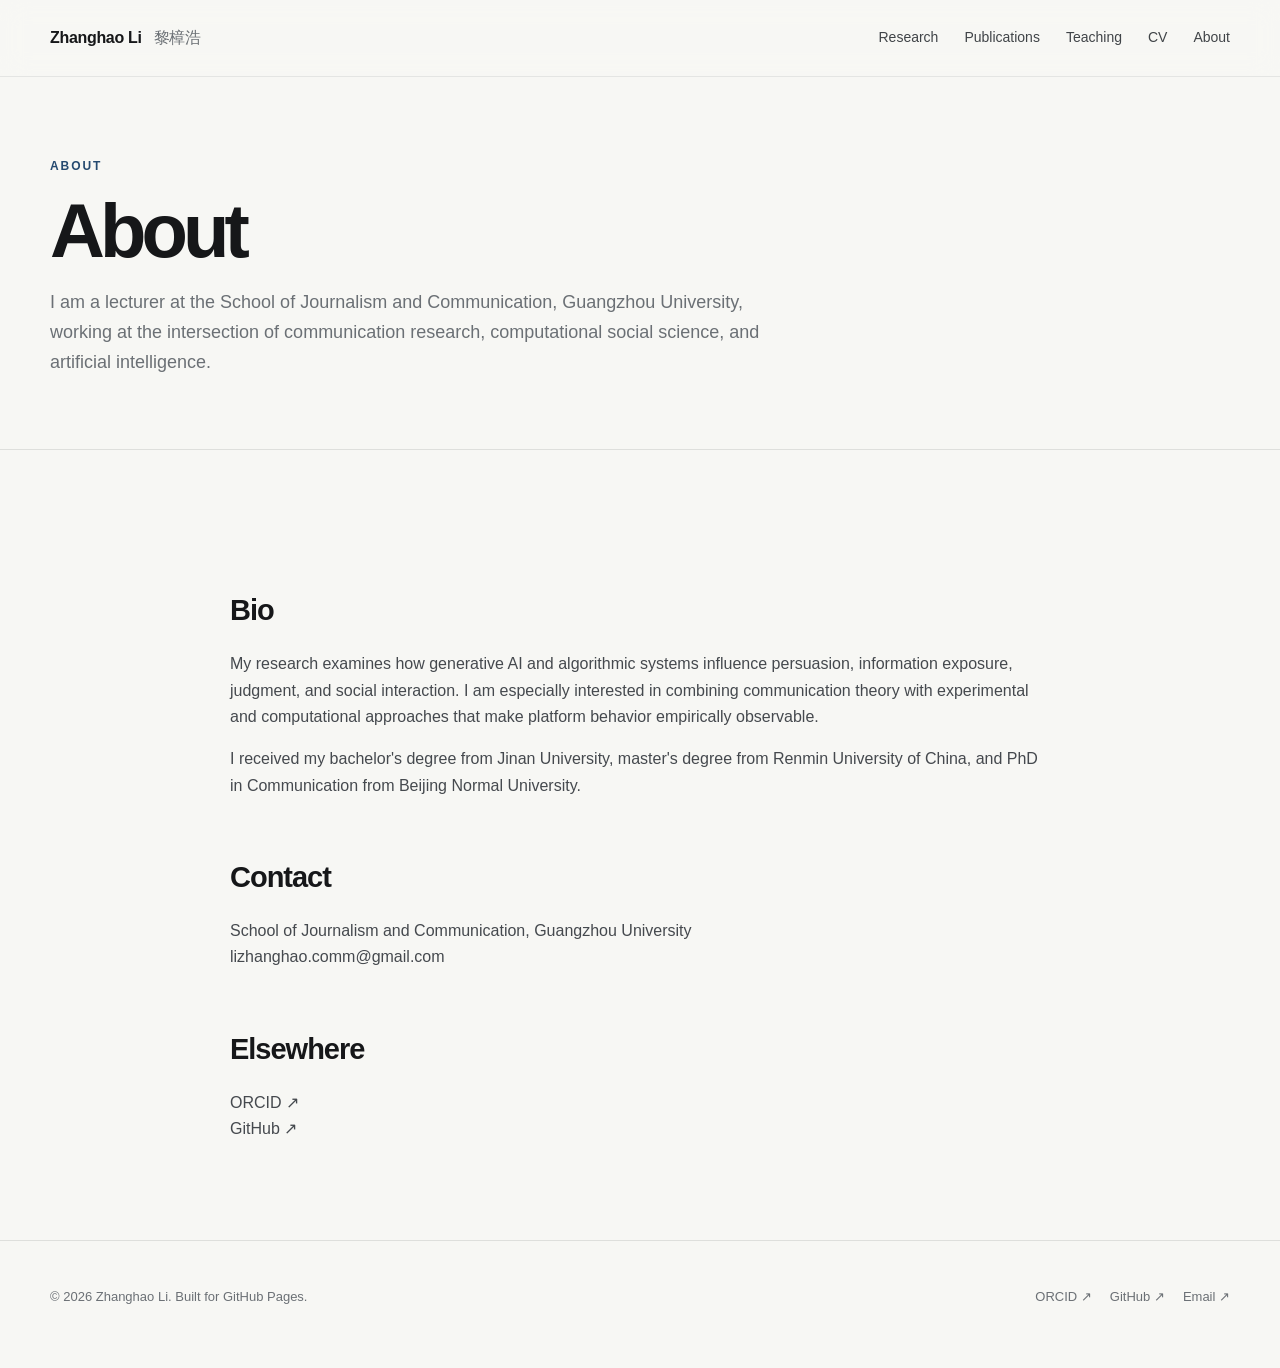
==== about.html @ 56890ae5 "Add about page" ====
<!doctype html><html lang="en"><head><meta charset="utf-8"><meta name="viewport" content="width=device-width, initial-scale=1"><title>About · Zhanghao Li</title><meta name="description" content="About Zhanghao Li, lecturer at Guangzhou University."><meta name="theme-color" content="#f7f7f4"><link rel="stylesheet" href="assets/css/styles.css"></head><body><header class="site-header"><div class="wrap nav"><a class="brand" href="index.html">Zhanghao Li <span>黎樟浩</span></a><button class="menu-btn" aria-label="Toggle navigation" aria-expanded="false">Menu</button><nav class="nav-links"><a href="research.html">Research</a><a href="publications.html">Publications</a><a href="teaching.html">Teaching</a><a href="cv.html">CV</a><a href="about.html">About</a></nav></div></header><main><section class="page-hero"><div class="wrap"><div class="section-kicker">About</div><h1>About</h1><p class="page-intro">I am a lecturer at the School of Journalism and Communication, Guangzhou University, working at the intersection of communication research, computational social science, and artificial intelligence.</p></div></section><section class="section"><div class="wrap prose"><h2>Bio</h2><p>My research examines how generative AI and algorithmic systems influence persuasion, information exposure, judgment, and social interaction. I am especially interested in combining communication theory with experimental and computational approaches that make platform behavior empirically observable.</p><p>I received my bachelor's degree from Jinan University, master's degree from Renmin University of China, and PhD in Communication from Beijing Normal University.</p><h2>Contact</h2><p>School of Journalism and Communication, Guangzhou University<br><a href="mailto:lizhanghao.comm@gmail.com">lizhanghao.comm@gmail.com</a></p><h2>Elsewhere</h2><p><a href="https://orcid.org/0000-0003-4602-6380" target="_blank">ORCID ↗</a><br><a href="https://github.com/Haoziworkshop" target="_blank">GitHub ↗</a></p></div></section></main><footer class="site-footer"><div class="wrap footer-row"><div>© <span data-year></span> Zhanghao Li. Built for GitHub Pages.</div><div class="footer-links"><a href="https://orcid.org/0000-0003-4602-6380" target="_blank">ORCID ↗</a><a href="https://github.com/Haoziworkshop" target="_blank">GitHub ↗</a><a href="mailto:lizhanghao.comm@gmail.com">Email ↗</a></div></div></footer><script src="assets/js/main.js"></script></body></html>
---- assets/css/styles.css ----
:root{--bg:#f7f7f4;--surface:#fff;--text:#161719;--muted:#6b7075;--line:#dedfdc;--accent:#254a70;--accent-soft:#e8eef4;--max:1180px;--radius:18px}*{box-sizing:border-box}html{scroll-behavior:smooth}body{margin:0;background:var(--bg);color:var(--text);font-family:-apple-system,BlinkMacSystemFont,"Segoe UI",Inter,Helvetica,Arial,"PingFang SC","Hiragino Sans GB","Microsoft YaHei",sans-serif;font-size:16px;line-height:1.65;-webkit-font-smoothing:antialiased}a{color:inherit;text-decoration:none}a:hover{color:var(--accent)}.wrap{width:min(var(--max),calc(100% - 48px));margin:0 auto}.site-header{position:sticky;top:0;z-index:20;background:rgba(247,247,244,.88);backdrop-filter:blur(14px);border-bottom:1px solid rgba(222,223,220,.75)}.nav{height:76px;display:flex;align-items:center;justify-content:space-between;gap:28px}.brand{font-weight:720;letter-spacing:-.02em}.brand span{font-weight:450;color:var(--muted);margin-left:8px}.nav-links{display:flex;align-items:center;gap:26px;font-size:14px}.nav-links a{color:#404448}.nav-links a:hover,.nav-links a.active{color:var(--text)}.menu-btn{display:none;background:none;border:0;font:inherit;font-size:14px;padding:8px 0}.hero{padding:96px 0 76px;border-bottom:1px solid var(--line)}.hero-grid{display:grid;grid-template-columns:minmax(0,1.65fr) minmax(270px,.75fr);gap:70px;align-items:end}.eyebrow,.section-kicker{font-size:12px;text-transform:uppercase;letter-spacing:.16em;font-weight:700;color:var(--accent);margin-bottom:18px}h1{font-size:clamp(58px,7vw,96px);line-height:.94;letter-spacing:-.065em;margin:0 0 22px;font-weight:760}.zh-name{font-size:20px;letter-spacing:.14em;color:var(--muted);font-weight:500;margin-bottom:34px}.lead{font-size:clamp(22px,2.8vw,36px);line-height:1.25;letter-spacing:-.035em;max-width:820px;margin:0 0 28px}.role{font-size:15px;color:var(--muted);max-width:630px}.link-row{display:flex;flex-wrap:wrap;gap:10px;margin-top:34px}.pill{display:inline-flex;align-items:center;gap:6px;padding:9px 13px;border:1px solid var(--line);border-radius:999px;background:rgba(255,255,255,.55);font-size:13px}.pill:hover{border-color:#b9c7d4;background:var(--accent-soft)}.hero-mark{min-height:330px;border:1px solid var(--line);border-radius:28px;background:linear-gradient(145deg,#fff,#eff2f3);display:flex;flex-direction:column;justify-content:space-between;padding:28px;overflow:hidden;position:relative}.hero-mark:before{content:"";position:absolute;inset:18px;border:1px solid rgba(37,74,112,.13);border-radius:20px}.monogram{font-size:86px;font-weight:780;letter-spacing:-.08em;color:var(--accent);position:relative}.mark-copy{font-size:13px;color:var(--muted);position:relative;max-width:170px}.section{padding:82px 0;border-bottom:1px solid var(--line)}.section-head{display:flex;justify-content:space-between;gap:30px;align-items:end;margin-bottom:42px}.section-title{font-size:40px;line-height:1.05;letter-spacing:-.045em;margin:0}.section-note{max-width:460px;color:var(--muted);font-size:14px}.research-grid{display:grid;grid-template-columns:repeat(3,1fr);gap:18px}.research-card{background:var(--surface);border:1px solid var(--line);border-radius:var(--radius);padding:30px;min-height:310px;display:flex;flex-direction:column;justify-content:space-between}.index-no{font-size:12px;color:var(--muted);letter-spacing:.12em}.card-title{font-size:25px;line-height:1.1;letter-spacing:-.035em;margin:30px 0 14px}.card-copy{color:var(--muted);font-size:14px}.card-link{font-size:13px;margin-top:26px;color:var(--accent)}.work-list{border-top:1px solid var(--line)}.work{display:grid;grid-template-columns:85px minmax(0,1fr) 220px;gap:30px;padding:27px 0;border-bottom:1px solid var(--line);align-items:start}.work-year{color:var(--muted);font-size:14px}.work-title{font-size:19px;line-height:1.35;font-weight:650;letter-spacing:-.02em}.work-title a:hover{text-decoration:underline;text-underline-offset:4px}.work-meta{color:var(--muted);font-size:13px;margin-top:7px}.work-tags{display:flex;justify-content:flex-end;gap:7px;flex-wrap:wrap}.tag{font-size:11px;border:1px solid var(--line);border-radius:999px;padding:5px 9px;color:#555a60}.project-grid{display:grid;grid-template-columns:repeat(3,1fr);gap:18px}.project{padding:25px 0 4px;border-top:2px solid var(--text)}.project h3{font-size:21px;line-height:1.2;letter-spacing:-.025em;margin:0 0 12px}.project p{color:var(--muted);font-size:14px;margin:0}.news-list{display:grid;grid-template-columns:1fr 1fr;column-gap:45px}.news-item{display:grid;grid-template-columns:92px 1fr;gap:18px;padding:18px 0;border-top:1px solid var(--line)}.news-date{font-size:12px;color:var(--muted)}.news-copy{font-size:14px}.page-hero{padding:80px 0 54px;border-bottom:1px solid var(--line)}.page-hero h1{font-size:clamp(48px,6vw,76px)}.page-intro{max-width:760px;color:var(--muted);font-size:18px}.prose{max-width:820px}.prose h2{margin:55px 0 12px;font-size:29px;letter-spacing:-.035em}.prose h3{margin:30px 0 10px;font-size:20px}.prose p{color:#45494e}.timeline{margin-top:30px}.timeline-item{display:grid;grid-template-columns:160px 1fr;gap:28px;padding:19px 0;border-top:1px solid var(--line)}.timeline-item strong{display:block}.timeline-item span{color:var(--muted);font-size:14px}.pub-year{font-size:34px;letter-spacing:-.04em;margin:55px 0 10px}.pub-item{padding:22px 0;border-top:1px solid var(--line)}.pub-title{font-weight:670;font-size:17px}.pub-authors,.pub-venue{color:var(--muted);font-size:14px}.pub-links{margin-top:8px;display:flex;gap:14px;font-size:13px;color:var(--accent)}.callout{border:1px solid var(--line);background:var(--surface);border-radius:var(--radius);padding:28px;margin:30px 0}.site-footer{padding:45px 0 60px;color:var(--muted);font-size:13px}.footer-row{display:flex;justify-content:space-between;gap:30px;align-items:flex-start}.footer-links{display:flex;gap:18px;flex-wrap:wrap}@media(max-width:900px){.hero-grid{grid-template-columns:1fr;gap:42px}.hero-mark{min-height:230px}.research-grid,.project-grid{grid-template-columns:1fr}.research-card{min-height:240px}.work{grid-template-columns:62px 1fr}.work-tags{display:none}.news-list{grid-template-columns:1fr}}@media(max-width:700px){.wrap{width:min(100% - 30px,var(--max))}.nav{height:66px}.menu-btn{display:block}.nav-links{display:none;position:absolute;left:0;right:0;top:66px;background:var(--bg);border-bottom:1px solid var(--line);padding:18px 15px 24px;flex-direction:column;align-items:flex-start;gap:15px}.nav-links.open{display:flex}.hero{padding:62px 0 58px}h1{font-size:58px}.lead{font-size:25px}.section{padding:62px 0}.section-head{display:block}.section-note{margin-top:16px}.section-title{font-size:34px}.work{grid-template-columns:1fr;gap:8px}.timeline-item{grid-template-columns:1fr;gap:4px}.footer-row{display:block}.footer-links{margin-top:18px}}
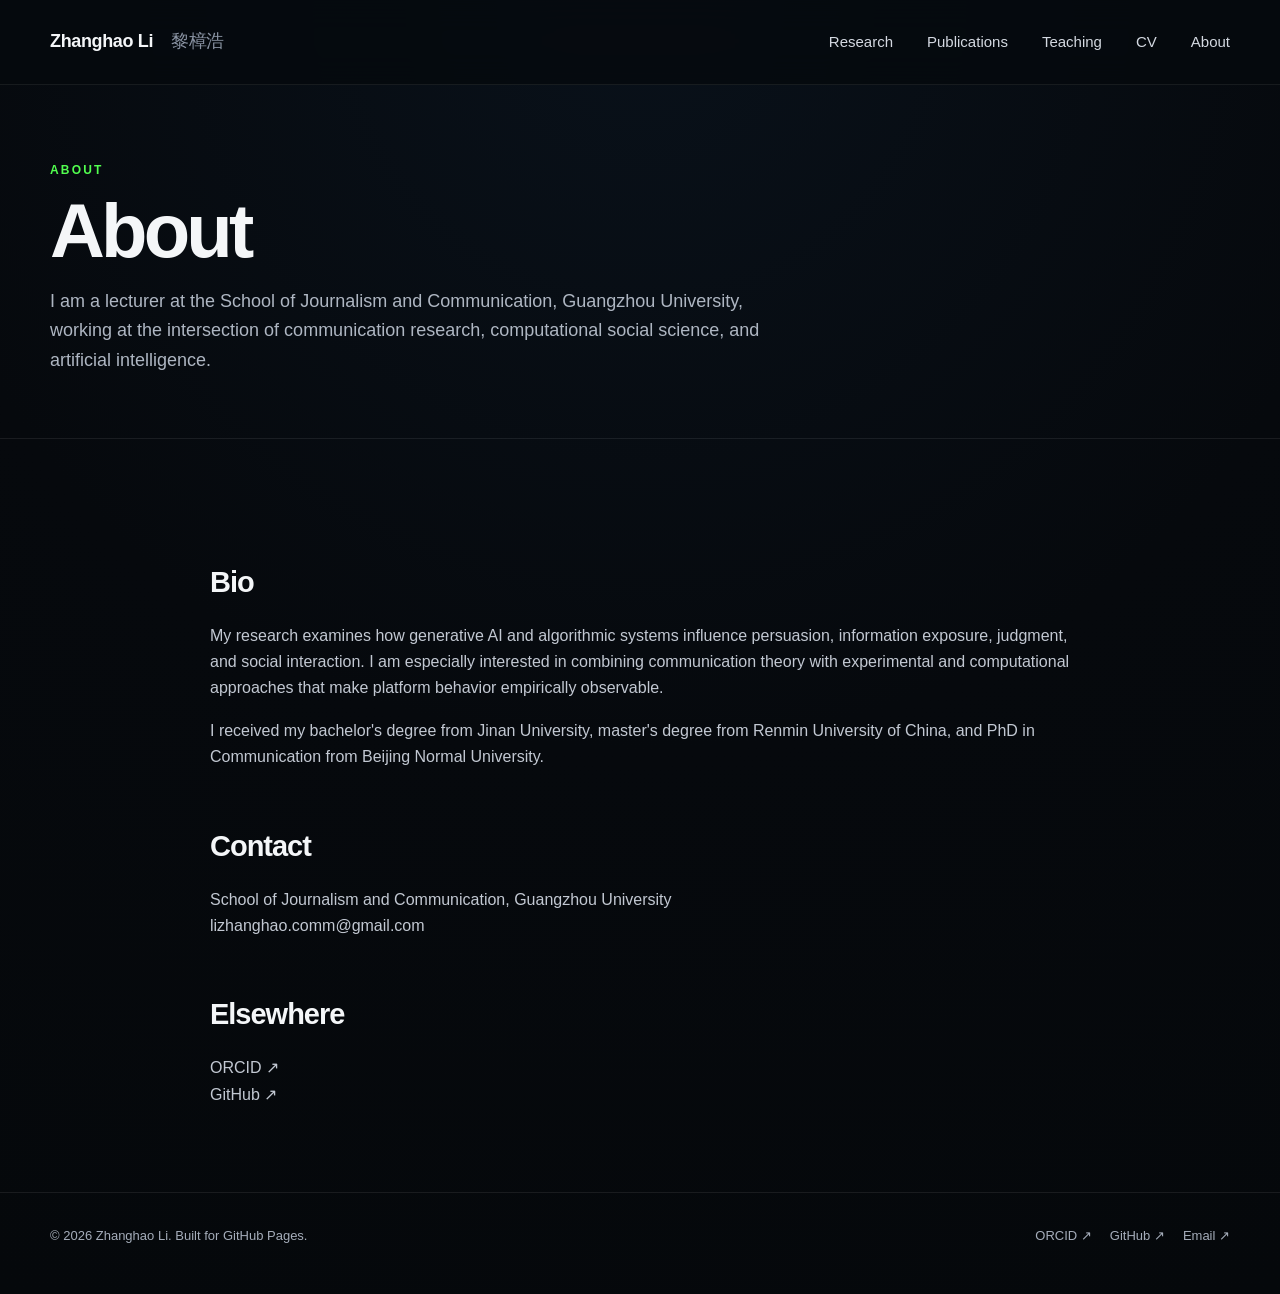
==== commit b0c50ae4: "Update homepage with dark academic UI" ====
--- a/about.html
+++ b/about.html
@@ -1 +1,58 @@
-<!doctype html><html lang="en"><head><meta charset="utf-8"><meta name="viewport" content="width=device-width, initial-scale=1"><title>About · Zhanghao Li</title><meta name="description" content="About Zhanghao Li, lecturer at Guangzhou University."><meta name="theme-color" content="#f7f7f4"><link rel="stylesheet" href="assets/css/styles.css"></head><body><header class="site-header"><div class="wrap nav"><a class="brand" href="index.html">Zhanghao Li <span>黎樟浩</span></a><button class="menu-btn" aria-label="Toggle navigation" aria-expanded="false">Menu</button><nav class="nav-links"><a href="research.html">Research</a><a href="publications.html">Publications</a><a href="teaching.html">Teaching</a><a href="cv.html">CV</a><a href="about.html">About</a></nav></div></header><main><section class="page-hero"><div class="wrap"><div class="section-kicker">About</div><h1>About</h1><p class="page-intro">I am a lecturer at the School of Journalism and Communication, Guangzhou University, working at the intersection of communication research, computational social science, and artificial intelligence.</p></div></section><section class="section"><div class="wrap prose"><h2>Bio</h2><p>My research examines how generative AI and algorithmic systems influence persuasion, information exposure, judgment, and social interaction. I am especially interested in combining communication theory with experimental and computational approaches that make platform behavior empirically observable.</p><p>I received my bachelor's degree from Jinan University, master's degree from Renmin University of China, and PhD in Communication from Beijing Normal University.</p><h2>Contact</h2><p>School of Journalism and Communication, Guangzhou University<br><a href="mailto:lizhanghao.comm@gmail.com">lizhanghao.comm@gmail.com</a></p><h2>Elsewhere</h2><p><a href="https://orcid.org/0000-0003-4602-6380" target="_blank">ORCID ↗</a><br><a href="https://github.com/Haoziworkshop" target="_blank">GitHub ↗</a></p></div></section></main><footer class="site-footer"><div class="wrap footer-row"><div>© <span data-year></span> Zhanghao Li. Built for GitHub Pages.</div><div class="footer-links"><a href="https://orcid.org/0000-0003-4602-6380" target="_blank">ORCID ↗</a><a href="https://github.com/Haoziworkshop" target="_blank">GitHub ↗</a><a href="mailto:lizhanghao.comm@gmail.com">Email ↗</a></div></div></footer><script src="assets/js/main.js"></script></body></html>+<!doctype html>
+<html lang="en">
+<head>
+  <meta charset="utf-8">
+  <meta name="viewport" content="width=device-width, initial-scale=1">
+  <title>About · Zhanghao Li</title>
+  <meta name="description" content="About Zhanghao Li, lecturer at Guangzhou University.">
+  <meta name="theme-color" content="#f7f7f4">
+  <meta property="og:title" content="About · Zhanghao Li">
+  <meta property="og:description" content="About Zhanghao Li, lecturer at Guangzhou University.">
+  <meta property="og:type" content="website">
+  <link rel="stylesheet" href="assets/css/styles.css">
+</head>
+<body>
+
+<header class="site-header">
+  <div class="wrap nav">
+    <a class="brand" href="index.html">Zhanghao Li <span>黎樟浩</span></a>
+    <button class="menu-btn" aria-label="Toggle navigation" aria-expanded="false">Menu</button>
+    <nav class="nav-links" aria-label="Primary">
+      <a href="research.html">Research</a>
+      <a href="publications.html">Publications</a>
+      <a href="teaching.html">Teaching</a>
+      <a href="cv.html">CV</a>
+      <a href="about.html">About</a>
+    </nav>
+  </div>
+</header>
+
+<main>
+
+<section class="page-hero"><div class="wrap"><div class="section-kicker">About</div><h1>About</h1><p class="page-intro">I am a lecturer at the School of Journalism and Communication, Guangzhou University, working at the intersection of communication research, computational social science, and artificial intelligence.</p></div></section>
+<section class="section"><div class="wrap prose">
+  <h2>Bio</h2>
+  <p>My research examines how generative AI and algorithmic systems influence persuasion, information exposure, judgment, and social interaction. I am especially interested in combining communication theory with experimental and computational approaches that make platform behavior empirically observable.</p>
+  <p>I received my bachelor's degree from Jinan University, master's degree from Renmin University of China, and PhD in Communication from Beijing Normal University.</p>
+  <h2>Contact</h2>
+  <p>School of Journalism and Communication, Guangzhou University<br><a href="mailto:lizhanghao.comm@gmail.com">lizhanghao.comm@gmail.com</a></p>
+  <h2>Elsewhere</h2>
+  <p><a href="https://orcid.org/0000-0003-4602-6380" target="_blank">ORCID ↗</a><br><a href="https://github.com/Haoziworkshop" target="_blank">GitHub ↗</a></p>
+</div></section>
+
+</main>
+
+<footer class="site-footer">
+  <div class="wrap footer-row">
+    <div>© <span data-year></span> Zhanghao Li. Built for GitHub Pages.</div>
+    <div class="footer-links">
+      <a href="https://orcid.org/0000-0003-4602-6380" target="_blank" rel="noreferrer">ORCID ↗</a>
+      <a href="https://github.com/Haoziworkshop" target="_blank" rel="noreferrer">GitHub ↗</a>
+      <a href="mailto:lizhanghao.comm@gmail.com">Email ↗</a>
+    </div>
+  </div>
+</footer>
+<script src="assets/js/main.js"></script>
+
+</body>
+</html>
--- a/assets/css/styles.css
+++ b/assets/css/styles.css
@@ -1 +1,151 @@
-:root{--bg:#f7f7f4;--surface:#fff;--text:#161719;--muted:#6b7075;--line:#dedfdc;--accent:#254a70;--accent-soft:#e8eef4;--max:1180px;--radius:18px}*{box-sizing:border-box}html{scroll-behavior:smooth}body{margin:0;background:var(--bg);color:var(--text);font-family:-apple-system,BlinkMacSystemFont,"Segoe UI",Inter,Helvetica,Arial,"PingFang SC","Hiragino Sans GB","Microsoft YaHei",sans-serif;font-size:16px;line-height:1.65;-webkit-font-smoothing:antialiased}a{color:inherit;text-decoration:none}a:hover{color:var(--accent)}.wrap{width:min(var(--max),calc(100% - 48px));margin:0 auto}.site-header{position:sticky;top:0;z-index:20;background:rgba(247,247,244,.88);backdrop-filter:blur(14px);border-bottom:1px solid rgba(222,223,220,.75)}.nav{height:76px;display:flex;align-items:center;justify-content:space-between;gap:28px}.brand{font-weight:720;letter-spacing:-.02em}.brand span{font-weight:450;color:var(--muted);margin-left:8px}.nav-links{display:flex;align-items:center;gap:26px;font-size:14px}.nav-links a{color:#404448}.nav-links a:hover,.nav-links a.active{color:var(--text)}.menu-btn{display:none;background:none;border:0;font:inherit;font-size:14px;padding:8px 0}.hero{padding:96px 0 76px;border-bottom:1px solid var(--line)}.hero-grid{display:grid;grid-template-columns:minmax(0,1.65fr) minmax(270px,.75fr);gap:70px;align-items:end}.eyebrow,.section-kicker{font-size:12px;text-transform:uppercase;letter-spacing:.16em;font-weight:700;color:var(--accent);margin-bottom:18px}h1{font-size:clamp(58px,7vw,96px);line-height:.94;letter-spacing:-.065em;margin:0 0 22px;font-weight:760}.zh-name{font-size:20px;letter-spacing:.14em;color:var(--muted);font-weight:500;margin-bottom:34px}.lead{font-size:clamp(22px,2.8vw,36px);line-height:1.25;letter-spacing:-.035em;max-width:820px;margin:0 0 28px}.role{font-size:15px;color:var(--muted);max-width:630px}.link-row{display:flex;flex-wrap:wrap;gap:10px;margin-top:34px}.pill{display:inline-flex;align-items:center;gap:6px;padding:9px 13px;border:1px solid var(--line);border-radius:999px;background:rgba(255,255,255,.55);font-size:13px}.pill:hover{border-color:#b9c7d4;background:var(--accent-soft)}.hero-mark{min-height:330px;border:1px solid var(--line);border-radius:28px;background:linear-gradient(145deg,#fff,#eff2f3);display:flex;flex-direction:column;justify-content:space-between;padding:28px;overflow:hidden;position:relative}.hero-mark:before{content:"";position:absolute;inset:18px;border:1px solid rgba(37,74,112,.13);border-radius:20px}.monogram{font-size:86px;font-weight:780;letter-spacing:-.08em;color:var(--accent);position:relative}.mark-copy{font-size:13px;color:var(--muted);position:relative;max-width:170px}.section{padding:82px 0;border-bottom:1px solid var(--line)}.section-head{display:flex;justify-content:space-between;gap:30px;align-items:end;margin-bottom:42px}.section-title{font-size:40px;line-height:1.05;letter-spacing:-.045em;margin:0}.section-note{max-width:460px;color:var(--muted);font-size:14px}.research-grid{display:grid;grid-template-columns:repeat(3,1fr);gap:18px}.research-card{background:var(--surface);border:1px solid var(--line);border-radius:var(--radius);padding:30px;min-height:310px;display:flex;flex-direction:column;justify-content:space-between}.index-no{font-size:12px;color:var(--muted);letter-spacing:.12em}.card-title{font-size:25px;line-height:1.1;letter-spacing:-.035em;margin:30px 0 14px}.card-copy{color:var(--muted);font-size:14px}.card-link{font-size:13px;margin-top:26px;color:var(--accent)}.work-list{border-top:1px solid var(--line)}.work{display:grid;grid-template-columns:85px minmax(0,1fr) 220px;gap:30px;padding:27px 0;border-bottom:1px solid var(--line);align-items:start}.work-year{color:var(--muted);font-size:14px}.work-title{font-size:19px;line-height:1.35;font-weight:650;letter-spacing:-.02em}.work-title a:hover{text-decoration:underline;text-underline-offset:4px}.work-meta{color:var(--muted);font-size:13px;margin-top:7px}.work-tags{display:flex;justify-content:flex-end;gap:7px;flex-wrap:wrap}.tag{font-size:11px;border:1px solid var(--line);border-radius:999px;padding:5px 9px;color:#555a60}.project-grid{display:grid;grid-template-columns:repeat(3,1fr);gap:18px}.project{padding:25px 0 4px;border-top:2px solid var(--text)}.project h3{font-size:21px;line-height:1.2;letter-spacing:-.025em;margin:0 0 12px}.project p{color:var(--muted);font-size:14px;margin:0}.news-list{display:grid;grid-template-columns:1fr 1fr;column-gap:45px}.news-item{display:grid;grid-template-columns:92px 1fr;gap:18px;padding:18px 0;border-top:1px solid var(--line)}.news-date{font-size:12px;color:var(--muted)}.news-copy{font-size:14px}.page-hero{padding:80px 0 54px;border-bottom:1px solid var(--line)}.page-hero h1{font-size:clamp(48px,6vw,76px)}.page-intro{max-width:760px;color:var(--muted);font-size:18px}.prose{max-width:820px}.prose h2{margin:55px 0 12px;font-size:29px;letter-spacing:-.035em}.prose h3{margin:30px 0 10px;font-size:20px}.prose p{color:#45494e}.timeline{margin-top:30px}.timeline-item{display:grid;grid-template-columns:160px 1fr;gap:28px;padding:19px 0;border-top:1px solid var(--line)}.timeline-item strong{display:block}.timeline-item span{color:var(--muted);font-size:14px}.pub-year{font-size:34px;letter-spacing:-.04em;margin:55px 0 10px}.pub-item{padding:22px 0;border-top:1px solid var(--line)}.pub-title{font-weight:670;font-size:17px}.pub-authors,.pub-venue{color:var(--muted);font-size:14px}.pub-links{margin-top:8px;display:flex;gap:14px;font-size:13px;color:var(--accent)}.callout{border:1px solid var(--line);background:var(--surface);border-radius:var(--radius);padding:28px;margin:30px 0}.site-footer{padding:45px 0 60px;color:var(--muted);font-size:13px}.footer-row{display:flex;justify-content:space-between;gap:30px;align-items:flex-start}.footer-links{display:flex;gap:18px;flex-wrap:wrap}@media(max-width:900px){.hero-grid{grid-template-columns:1fr;gap:42px}.hero-mark{min-height:230px}.research-grid,.project-grid{grid-template-columns:1fr}.research-card{min-height:240px}.work{grid-template-columns:62px 1fr}.work-tags{display:none}.news-list{grid-template-columns:1fr}}@media(max-width:700px){.wrap{width:min(100% - 30px,var(--max))}.nav{height:66px}.menu-btn{display:block}.nav-links{display:none;position:absolute;left:0;right:0;top:66px;background:var(--bg);border-bottom:1px solid var(--line);padding:18px 15px 24px;flex-direction:column;align-items:flex-start;gap:15px}.nav-links.open{display:flex}.hero{padding:62px 0 58px}h1{font-size:58px}.lead{font-size:25px}.section{padding:62px 0}.section-head{display:block}.section-note{margin-top:16px}.section-title{font-size:34px}.work{grid-template-columns:1fr;gap:8px}.timeline-item{grid-template-columns:1fr;gap:4px}.footer-row{display:block}.footer-links{margin-top:18px}}+
+:root{
+  --bg:#06090d;
+  --bg-soft:#0b1017;
+  --panel:#0d1219;
+  --panel-2:#101722;
+  --text:#f4f6f8;
+  --muted:#8a93a3;
+  --line:rgba(255,255,255,.08);
+  --line-strong:rgba(255,255,255,.14);
+  --accent:#52ff4f;
+  --accent-soft:rgba(82,255,79,.12);
+  --max:1180px;
+  --radius:22px;
+}
+*{box-sizing:border-box}
+html{scroll-behavior:smooth}
+body{margin:0;background:radial-gradient(circle at top,#09111a 0%,#06090d 52%,#05080b 100%);color:var(--text);font-family:-apple-system,BlinkMacSystemFont,"Segoe UI",Inter,Helvetica,Arial,"PingFang SC","Hiragino Sans GB","Microsoft YaHei",sans-serif;font-size:16px;line-height:1.65;-webkit-font-smoothing:antialiased}
+a{color:inherit;text-decoration:none}
+a:hover{color:var(--accent)}
+img{max-width:100%;display:block}
+.wrap{width:min(var(--max),calc(100% - 48px));margin:0 auto}
+.site-header{position:sticky;top:0;z-index:40;background:rgba(6,9,13,.78);backdrop-filter:blur(16px);border-bottom:1px solid rgba(255,255,255,.07)}
+.nav{height:84px;display:flex;align-items:center;justify-content:space-between;gap:28px}
+.brand{font-size:18px;font-weight:750;letter-spacing:-.02em;display:inline-flex;align-items:center;gap:10px}
+.brand span{font-weight:500;color:var(--muted);margin-left:8px}
+.green-dot,.brand .green-dot{display:inline-block;width:10px;height:10px;border-radius:50%;background:var(--accent);box-shadow:0 0 14px rgba(82,255,79,.7);margin:0}
+.nav-links{display:flex;align-items:center;gap:34px;font-size:15px}
+.nav-links a{color:#d4d9e1;position:relative;padding:8px 0}
+.nav-links a:hover,.nav-links a.active{color:var(--text)}
+.nav-links a.active::after{content:"";position:absolute;left:0;right:0;bottom:-17px;height:3px;border-radius:999px;background:var(--accent);box-shadow:0 0 16px rgba(82,255,79,.45)}
+.menu-btn{display:none;background:none;border:0;color:var(--text);font:inherit;font-size:14px;padding:8px 0}
+.hero-landing{position:relative;overflow:hidden;padding:84px 0 54px;border-bottom:1px solid var(--line)}
+.hero-noise{position:absolute;inset:0;background-image:radial-gradient(rgba(255,255,255,.03) 1px, transparent 1px);background-size:3px 3px;opacity:.08;pointer-events:none}
+.hero-shape{position:absolute;top:-160px;right:16%;width:420px;height:840px;background:linear-gradient(180deg,rgba(255,255,255,.08),rgba(255,255,255,0));clip-path:polygon(38% 0,100% 0,64% 100%,0 100%);opacity:.6;pointer-events:none}
+.hero-grid{position:relative;display:grid;grid-template-columns:minmax(0,1.02fr) minmax(360px,.98fr);gap:44px;align-items:center;min-height:740px}
+.hero-copy{position:relative;z-index:2;padding:38px 0 10px}
+.hero-kicker{font-size:13px;letter-spacing:.42em;text-transform:uppercase;color:#c6cbd5;display:flex;align-items:center;gap:14px;margin-bottom:24px}
+.hero-kicker span{color:var(--accent);font-size:14px;letter-spacing:0}
+.hero-kicker::after{content:"";display:block;width:36px;height:2px;background:var(--accent);box-shadow:0 0 14px rgba(82,255,79,.6)}
+.hero-copy h1{font-size:clamp(62px,7vw,92px);line-height:.95;letter-spacing:-.06em;margin:0 0 8px;font-weight:790}
+.hero-zh{font-size:clamp(44px,5vw,68px);line-height:1.02;letter-spacing:.04em;font-weight:700;margin-bottom:14px}
+.hero-role{font-size:18px;color:#b0b7c3;margin-bottom:26px}
+.hero-statement{font-size:clamp(26px,3vw,36px);line-height:1.28;letter-spacing:-.04em;max-width:640px;margin:0 0 28px;color:#f6f7f8;font-weight:640}
+.hero-focus{border-left:3px solid var(--accent);padding:0 0 0 22px;margin-bottom:34px;max-width:620px}
+.focus-label{font-size:15px;font-weight:650;color:#eef1f5;margin-bottom:6px}
+.focus-copy{font-size:15px;color:#aab2bf}
+.hero-actions{display:flex;flex-wrap:wrap;gap:16px;margin-bottom:38px}
+.cta{display:inline-flex;align-items:center;gap:12px;padding:16px 24px;border-radius:18px;border:1px solid var(--line-strong);font-weight:640;font-size:15px;min-height:58px;background:rgba(255,255,255,.02);box-shadow:inset 0 0 0 1px rgba(255,255,255,.02)}
+.cta .icon{font-size:18px;line-height:1;color:inherit;opacity:.95}
+.cta .arrow{font-size:18px;margin-left:4px}
+.cta.primary{background:var(--accent);color:#051007;border-color:rgba(82,255,79,.32);box-shadow:0 14px 28px rgba(50,197,47,.22),0 0 20px rgba(82,255,79,.18)}
+.cta.primary:hover{color:#051007;filter:brightness(1.03)}
+.cta.secondary{color:#eef3f5}
+.cta.secondary:hover{border-color:rgba(82,255,79,.45);background:rgba(82,255,79,.06)}
+.hero-links{display:flex;flex-wrap:wrap;gap:18px;align-items:center;font-size:14px;color:#d8dde6}
+.hero-links a{position:relative;padding-right:18px;margin-right:4px}
+.hero-links a:not(:last-child)::after{content:"";position:absolute;right:0;top:4px;bottom:4px;width:1px;background:rgba(255,255,255,.18)}
+.hero-visual{position:relative;min-height:730px;display:flex;align-items:flex-end;justify-content:flex-end;padding:20px 6px 0}
+.hero-arc{position:absolute;right:6%;top:19%;width:min(40vw,540px);height:min(40vw,540px);border-radius:50%;border:7px solid rgba(82,255,79,.92);box-shadow:0 0 26px rgba(82,255,79,.55),0 0 72px rgba(82,255,79,.3),inset 0 0 32px rgba(82,255,79,.16)}
+.hero-arc::after{content:"";position:absolute;inset:-48px;border-radius:50%;border:1px solid rgba(82,255,79,.12)}
+.hero-particles{position:absolute;right:0;top:13%;width:260px;height:260px;background-image:radial-gradient(rgba(82,255,79,.88) 1.1px, transparent 1.2px);background-size:11px 11px;opacity:.28;mask-image:radial-gradient(circle at center,rgba(0,0,0,.95) 34%,rgba(0,0,0,0) 70%)}
+.hero-globe{position:absolute;left:15%;bottom:10%;width:180px;height:180px;background-image:radial-gradient(rgba(82,255,79,.85) 1.3px, transparent 1.4px);background-size:14px 14px;opacity:.18;mask-image:radial-gradient(circle at center,rgba(0,0,0,.92) 26%,rgba(0,0,0,0) 80%)}
+.hero-sidewords{position:absolute;right:5%;top:34%;display:flex;flex-direction:column;gap:8px;font-size:12px;letter-spacing:.38em;color:#9aa2af;z-index:2}
+.hero-sidewords::before{content:"";width:22px;height:3px;border-radius:999px;background:var(--accent);box-shadow:0 0 14px rgba(82,255,79,.6);margin-bottom:18px}
+.portrait{position:relative;z-index:2;width:min(100%,560px);filter:grayscale(1) contrast(1.06) brightness(.93);opacity:.98;transform:translateY(26px)}
+.home-panel{padding:82px 0;border-bottom:1px solid var(--line)}
+.muted-panel{background:linear-gradient(180deg,rgba(255,255,255,.015),rgba(255,255,255,0))}
+.section-kicker{font-size:12px;text-transform:uppercase;letter-spacing:.18em;font-weight:700;color:var(--accent);margin-bottom:12px}
+.section-head{display:flex;justify-content:space-between;gap:30px;align-items:end;margin-bottom:34px}
+.section-head.compact{margin-bottom:28px}
+.section-title{font-size:38px;line-height:1.08;letter-spacing:-.045em;margin:0}
+.section-note{max-width:460px;color:var(--muted);font-size:14px}
+.research-grid{display:grid;grid-template-columns:repeat(3,1fr);gap:18px}
+.dark-card{background:linear-gradient(180deg,rgba(19,26,36,.96),rgba(12,17,24,.9));border:1px solid rgba(255,255,255,.08);border-radius:22px;padding:28px;min-height:290px;display:flex;flex-direction:column;justify-content:space-between;box-shadow:0 16px 32px rgba(0,0,0,.18)}
+.index-no{font-size:12px;color:#99a2b0;letter-spacing:.14em}
+.card-title{font-size:25px;line-height:1.15;letter-spacing:-.035em;margin:24px 0 12px}
+.card-copy{color:#aab2bf;font-size:14px}
+.card-link{font-size:13px;margin-top:22px;color:var(--accent)}
+.work-list{border-top:1px solid var(--line)}
+.work{display:grid;grid-template-columns:85px minmax(0,1fr) 220px;gap:30px;padding:24px 0;border-bottom:1px solid var(--line);align-items:start}
+.work-year{color:#9aa2af;font-size:14px}
+.work-title{font-size:18px;line-height:1.4;font-weight:650;letter-spacing:-.02em}
+.work-title a:hover{text-decoration:underline;text-underline-offset:4px}
+.work-meta{color:#9ea7b5;font-size:13px;margin-top:7px}
+.work-tags{display:flex;justify-content:flex-end;gap:7px;flex-wrap:wrap}
+.tag{font-size:11px;border:1px solid rgba(255,255,255,.11);border-radius:999px;padding:5px 9px;color:#c3cad6;background:rgba(255,255,255,.03)}
+.site-footer{padding:32px 0 48px;color:#a5adba;font-size:13px}
+.footer-row{display:flex;justify-content:space-between;gap:30px;align-items:flex-start}
+.footer-links{display:flex;gap:18px;flex-wrap:wrap}
+.page-hero{padding:76px 0 44px;border-bottom:1px solid var(--line)}
+.page-hero h1{font-size:clamp(48px,6vw,76px);line-height:1;letter-spacing:-.05em;margin:0 0 12px}
+.page-intro{max-width:760px;color:#aeb6c2;font-size:18px}
+.section{padding:68px 0;border-bottom:1px solid var(--line)}
+.prose{max-width:860px}
+.prose h2{margin:52px 0 12px;font-size:29px;letter-spacing:-.035em}
+.prose h3{margin:28px 0 10px;font-size:20px}
+.prose p{color:#c2c8d2}
+.timeline{margin-top:28px}
+.timeline-item{display:grid;grid-template-columns:160px 1fr;gap:28px;padding:18px 0;border-top:1px solid var(--line)}
+.timeline-item strong{display:block}
+.timeline-item span{color:#9ca4b2;font-size:14px}
+.pub-year{font-size:34px;letter-spacing:-.04em;margin:52px 0 10px}
+.pub-item{padding:22px 0;border-top:1px solid var(--line)}
+.pub-title{font-weight:670;font-size:17px}
+.pub-authors,.pub-venue{color:#a5aebb;font-size:14px}
+.pub-links{margin-top:8px;display:flex;gap:14px;font-size:13px;color:var(--accent)}
+.callout{border:1px solid rgba(255,255,255,.08);background:linear-gradient(180deg,rgba(255,255,255,.03),rgba(255,255,255,.015));border-radius:22px;padding:28px;margin:30px 0;color:#d2d8e0}
+@media (max-width:1080px){
+  .hero-grid{grid-template-columns:1fr;gap:12px;min-height:auto}
+  .hero-copy{padding-top:18px}
+  .hero-visual{min-height:560px;justify-content:center;padding-top:0}
+  .hero-arc{right:auto;left:50%;transform:translateX(-50%);top:12%;width:min(62vw,460px);height:min(62vw,460px)}
+  .hero-sidewords{right:12%;top:18%}
+  .portrait{width:min(100%,460px);transform:translateY(0)}
+  .hero-particles{right:6%;top:5%}
+  .hero-globe{left:8%;bottom:8%}
+  .research-grid{grid-template-columns:1fr}
+}
+@media (max-width:900px){
+  .work{grid-template-columns:62px 1fr}
+  .work-tags{display:none}
+}
+@media (max-width:700px){
+  .wrap{width:min(100% - 30px,var(--max))}
+  .nav{height:72px}
+  .menu-btn{display:block}
+  .nav-links{display:none;position:absolute;left:0;right:0;top:72px;background:rgba(7,10,15,.98);border-bottom:1px solid var(--line);padding:18px 15px 24px;flex-direction:column;align-items:flex-start;gap:15px}
+  .nav-links.open{display:flex}
+  .nav-links a.active::after{bottom:-6px}
+  .hero-landing{padding:48px 0 34px}
+  .hero-kicker{font-size:11px;letter-spacing:.28em;gap:10px}
+  .hero-copy h1{font-size:56px}
+  .hero-zh{font-size:42px}
+  .hero-statement{font-size:22px}
+  .hero-actions{gap:12px}
+  .cta{width:100%;justify-content:space-between}
+  .hero-links{gap:12px;font-size:13px}
+  .hero-links a{padding-right:12px}
+  .hero-visual{min-height:420px}
+  .hero-arc{width:290px;height:290px;top:18%}
+  .hero-sidewords{display:none}
+  .portrait{width:min(88%,360px)}
+  .hero-particles{width:180px;height:180px}
+  .section-title{font-size:32px}
+  .section-head{display:block}
+  .section-note{margin-top:16px}
+  .work{grid-template-columns:1fr;gap:8px}
+  .timeline-item{grid-template-columns:1fr;gap:4px}
+  .footer-row{display:block}.footer-links{margin-top:18px}
+}
